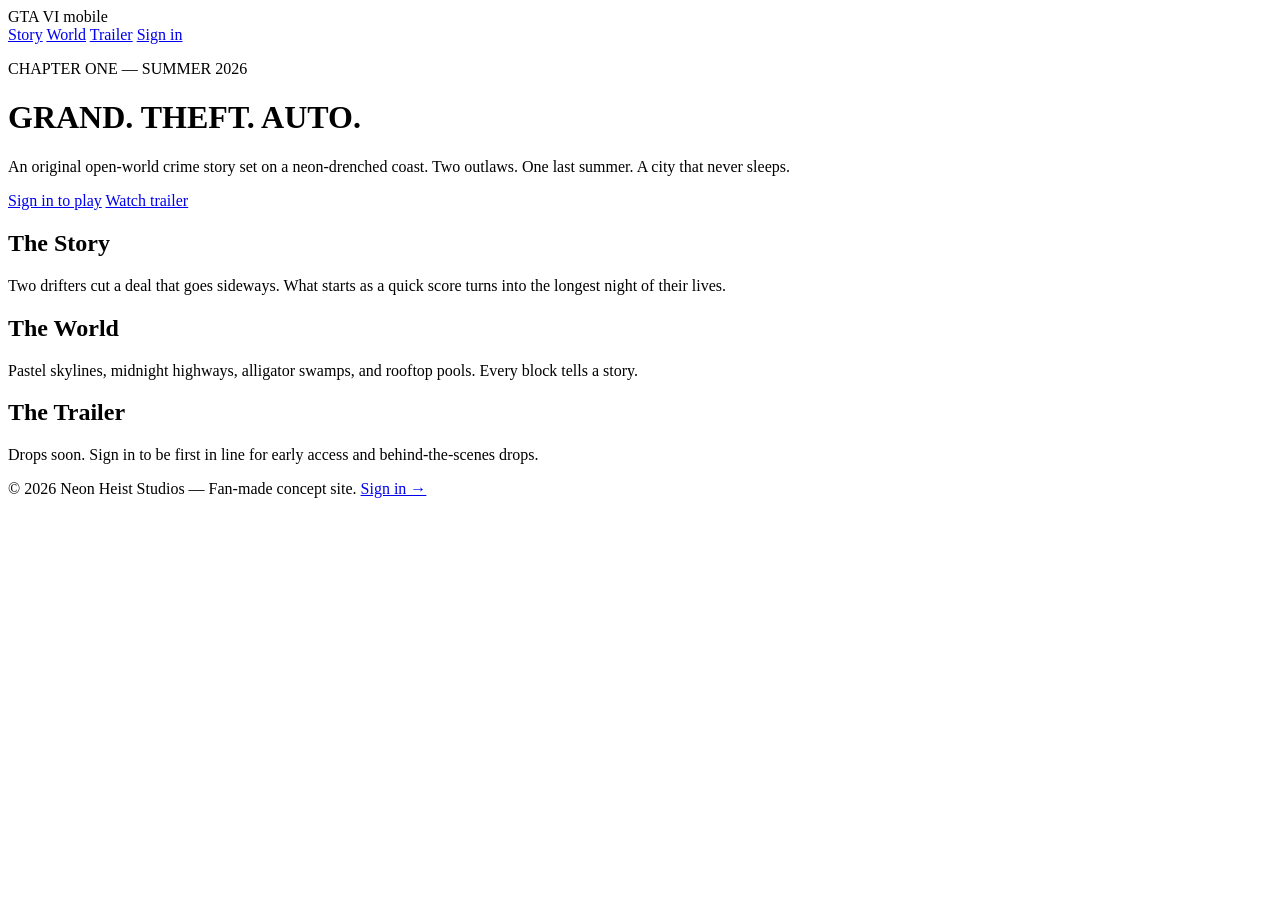
==== index.html @ f3b89730 "Add files via upload" ====
<!doctype html>
<html lang="en">
<head>
<meta charset="utf-8" />
<meta name="viewport" content="width=device-width,initial-scale=1" />
<title>GTA VI leack</title>
<meta name="description" content="Neon Heist — an original open-world crime story set on a sun-soaked coast. Sign in to join the early access list." />
<link rel="stylesheet" href="css/styles.css" />
</head>
<body class="page-landing">
  <div class="grid-floor" aria-hidden="true"></div>
  <div class="sun" aria-hidden="true"></div>
  <div class="scanlines" aria-hidden="true"></div>

  <header class="nav">
    <div class="brand">GTA VI&nbsp;mobile</div>
    <nav class="nav-links">
      <a href="#story">Story</a>
      <a href="#world">World</a>
      <a href="#trailer">Trailer</a>
      <a class="btn btn-ghost" href="login.html">Sign in</a>
    </nav>
  </header>

  <main class="hero">
    <p class="eyebrow">CHAPTER ONE — SUMMER 2026</p>
    <h1 class="title">
      <span class="title-line">GRAND.</span>
      <span class="title-line accent">THEFT.</span>
      <span class="title-line">AUTO.</span>
    </h1>
    <p class="lede">
      An original open-world crime story set on a neon-drenched coast.
      Two outlaws. One last summer. A city that never sleeps.
    </p>
    <div class="cta-row">
      <a class="btn btn-primary" href="login.html">Sign in to play</a>
      <a class="btn btn-ghost" href="https://youtu.be/QdBZY2fkU-0" target="_blank">Watch trailer</a>
    </div>
  </main>

  <section id="story" class="panels">
    <article class="panel">
      <h2>The Story</h2>
      <p>Two drifters cut a deal that goes sideways. What starts as a quick score turns into the longest night of their lives.</p>
    </article>
    <article class="panel">
      <h2 id="world">The World</h2>
      <p>Pastel skylines, midnight highways, alligator swamps, and rooftop pools. Every block tells a story.</p>
    </article>
    <article class="panel">
      <h2 id="trailer">The Trailer</h2>
      <p>Drops soon. Sign in to be first in line for early access and behind-the-scenes drops.</p>
    </article>
  </section>

  <footer class="foot">
    <span>© 2026 Neon Heist Studios — Fan-made concept site.</span>
    <a href="login.html">Sign in →</a>
  </footer>
</body>
</html>
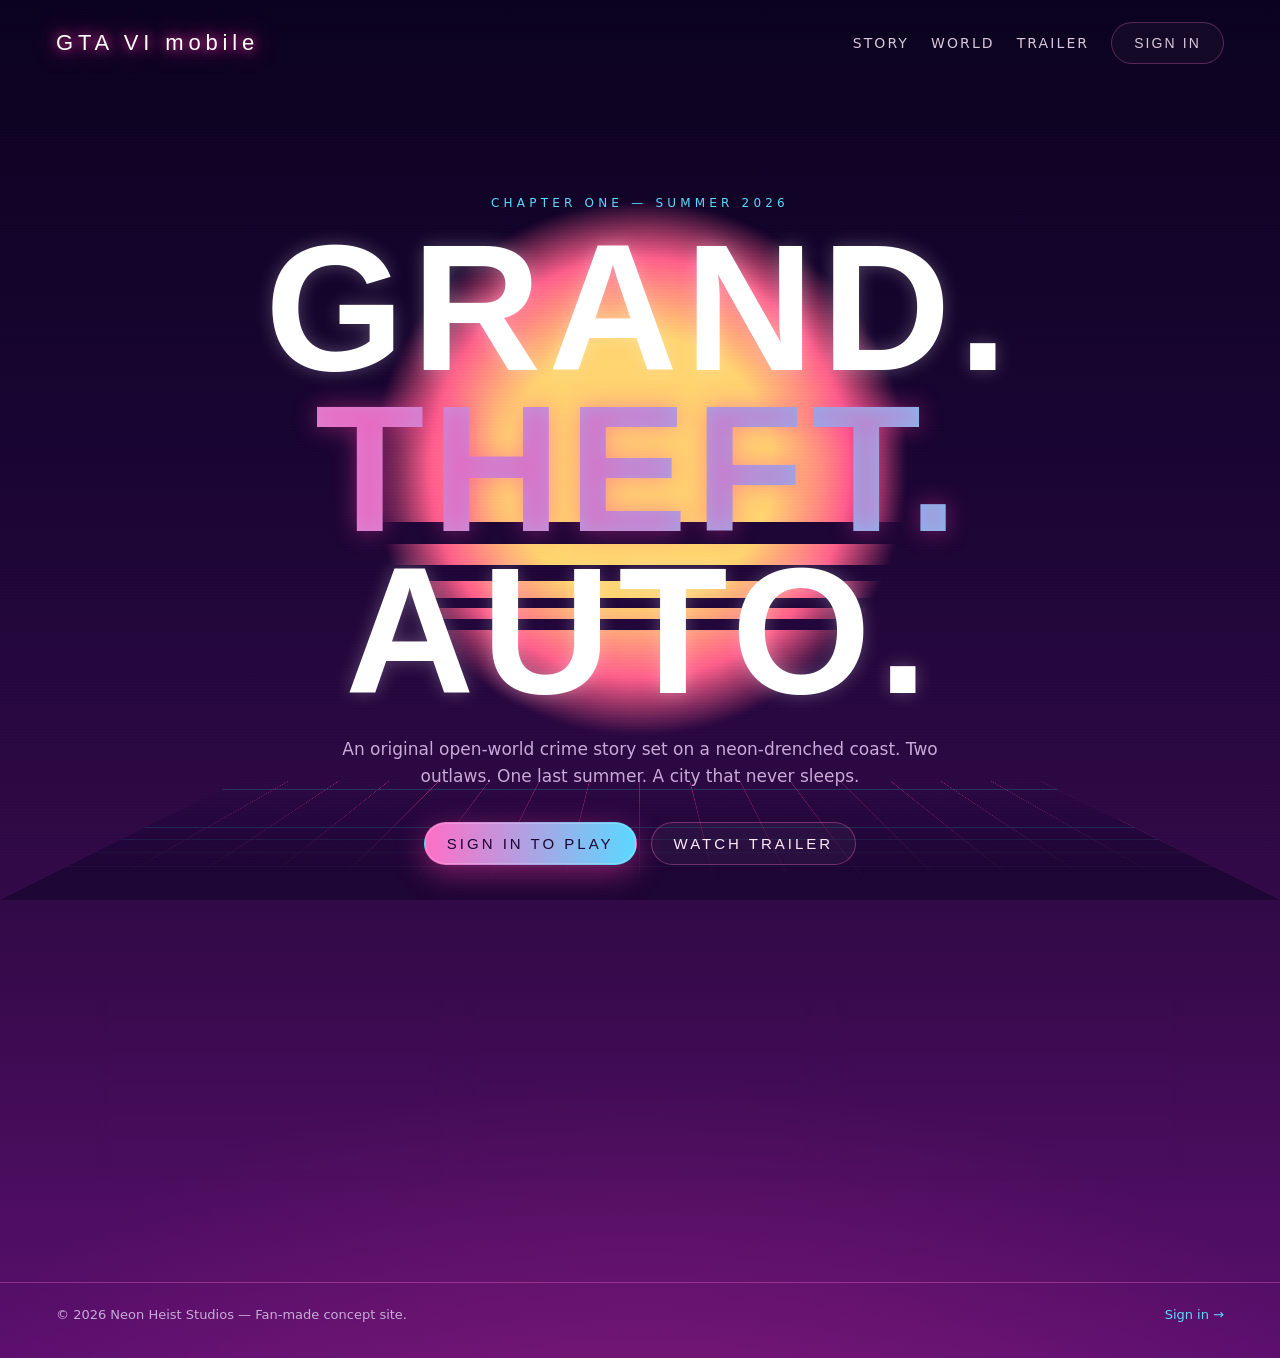
==== commit 46e84085: "Fix stylesheet link in index.html" ====
--- a/index.html
+++ b/index.html
@@ -5,7 +5,7 @@
 <meta name="viewport" content="width=device-width,initial-scale=1" />
 <title>GTA VI leack</title>
 <meta name="description" content="Neon Heist — an original open-world crime story set on a sun-soaked coast. Sign in to join the early access list." />
-<link rel="stylesheet" href="css/styles.css" />
+<link rel="stylesheet" href="styles.css" />
 </head>
 <body class="page-landing">
   <div class="grid-floor" aria-hidden="true"></div>
--- a/styles.css
+++ b/styles.css
@@ -0,0 +1,266 @@
+/* Neon Heist — Miami neon aesthetic
+   Original concept site. No third-party assets required. */
+
+:root {
+  --pink: #ff3ea5;
+  --hot:  #ff6ec7;
+  --teal: #18e0d6;
+  --cyan: #5ad8ff;
+  --violet:#6b2dff;
+  --sun1: #ffd36e;
+  --sun2: #ff5e8a;
+  --bg-1: #1a0533;
+  --bg-2: #350a4a;
+  --ink:  #ffe9fb;
+  --muted:#c9a9d8;
+  --line: rgba(255,110,199,.35);
+  --font-display: "Bebas Neue","Oswald","Arial Narrow",Impact,sans-serif;
+  --font-body: ui-sans-serif,system-ui,-apple-system,"Segoe UI",Roboto,Helvetica,Arial,sans-serif;
+}
+
+* { box-sizing: border-box; }
+html,body { margin:0; padding:0; }
+body {
+  min-height: 100vh;
+  font-family: var(--font-body);
+  color: var(--ink);
+  background:
+    radial-gradient(1200px 700px at 50% 110%, #ff3ea533 0%, transparent 60%),
+    linear-gradient(180deg, #0b021f 0%, var(--bg-1) 35%, var(--bg-2) 70%, #5b0f6e 100%);
+  overflow-x: hidden;
+  position: relative;
+}
+
+/* --- Decorative layers --- */
+.sun {
+  position: fixed;
+  left: 50%;
+  bottom: 18vh;
+  width: 540px; height: 540px;
+  transform: translateX(-50%);
+  background: radial-gradient(circle at 50% 50%,
+    var(--sun1) 0%, var(--sun1) 35%,
+    var(--sun2) 55%, transparent 70%);
+  border-radius: 50%;
+  filter: blur(2px);
+  z-index: 0;
+  pointer-events: none;
+  mask: linear-gradient(180deg, #000 0 60%, transparent 60% 64%, #000 64% 68%, transparent 68% 71%, #000 71% 74%, transparent 74% 76%, #000 76% 78%, transparent 78% 80%, #000 80%);
+  -webkit-mask: linear-gradient(180deg, #000 0 60%, transparent 60% 64%, #000 64% 68%, transparent 68% 71%, #000 71% 74%, transparent 74% 76%, #000 76% 78%, transparent 78% 80%, #000 80%);
+}
+.sun.small { width: 320px; height: 320px; bottom: 8vh; opacity: .7; }
+
+.grid-floor {
+  position: fixed;
+  left: 0; right: 0; bottom: 0;
+  height: 45vh;
+  background:
+    linear-gradient(180deg, transparent 0%, #0a0024 90%),
+    repeating-linear-gradient(90deg, transparent 0 79px, var(--pink) 79px 80px),
+    repeating-linear-gradient(0deg,   transparent 0 39px, var(--teal) 39px 40px);
+  transform: perspective(600px) rotateX(62deg);
+  transform-origin: 50% 100%;
+  opacity: .55;
+  z-index: 0;
+  pointer-events: none;
+}
+
+.scanlines {
+  position: fixed; inset: 0;
+  background: repeating-linear-gradient(0deg, rgba(255,255,255,.03) 0 1px, transparent 1px 3px);
+  mix-blend-mode: overlay;
+  pointer-events: none;
+  z-index: 1;
+}
+
+/* --- Nav --- */
+.nav {
+  position: relative; z-index: 5;
+  display: flex; align-items: center; justify-content: space-between;
+  padding: 22px clamp(20px, 5vw, 56px);
+}
+.brand {
+  font-family: var(--font-display);
+  letter-spacing: .22em;
+  font-size: 22px;
+  color: #fff;
+  text-decoration: none;
+  text-shadow: 0 0 12px var(--pink), 0 0 24px var(--pink);
+}
+.nav-links { display: flex; gap: 22px; align-items: center; }
+.nav-links a {
+  color: var(--ink); text-decoration: none; font-size: 14px;
+  letter-spacing: .15em; text-transform: uppercase; opacity: .85;
+}
+.nav-links a:hover { color: var(--cyan); }
+
+/* --- Buttons --- */
+.btn {
+  display: inline-flex; align-items: center; justify-content: center;
+  padding: 12px 22px;
+  font-family: var(--font-display);
+  letter-spacing: .2em;
+  font-size: 15px;
+  text-transform: uppercase;
+  text-decoration: none;
+  border: 1px solid transparent;
+  border-radius: 999px;
+  cursor: pointer;
+  transition: transform .15s ease, box-shadow .2s ease, background .2s ease;
+}
+.btn-primary {
+  color: #1a0533;
+  background: linear-gradient(90deg, var(--hot), var(--cyan));
+  box-shadow: 0 0 0 1px rgba(255,255,255,.2) inset, 0 8px 30px rgba(255,62,165,.45);
+}
+.btn-primary:hover { transform: translateY(-1px); box-shadow: 0 0 0 1px #fff inset, 0 10px 40px rgba(90,216,255,.55); }
+.btn-ghost {
+  color: var(--ink);
+  border-color: var(--line);
+  background: rgba(255,255,255,.04);
+}
+.btn-ghost:hover { border-color: var(--cyan); color: var(--cyan); }
+.btn-block { width: 100%; }
+
+/* --- Hero --- */
+.hero {
+  position: relative; z-index: 4;
+  text-align: center;
+  padding: clamp(40px, 9vw, 110px) 20px 80px;
+  max-width: 1100px;
+  margin: 0 auto;
+}
+.eyebrow {
+  letter-spacing: .35em;
+  font-size: 12px;
+  color: var(--cyan);
+  text-transform: uppercase;
+  margin: 0 0 18px;
+}
+.title {
+  font-family: var(--font-display);
+  font-size: clamp(64px, 14vw, 180px);
+  line-height: .9;
+  margin: 0;
+  letter-spacing: .04em;
+}
+.title-line { display: block; color: #fff; text-shadow: 0 0 18px rgba(255,255,255,.25); }
+.title-line.accent {
+  background: linear-gradient(90deg, var(--hot) 0%, var(--cyan) 100%);
+  -webkit-background-clip: text; background-clip: text;
+  color: transparent;
+  text-shadow: 0 0 24px rgba(255,62,165,.45);
+}
+.lede {
+  max-width: 620px; margin: 24px auto 32px;
+  color: var(--muted); line-height: 1.6; font-size: 17px;
+}
+.cta-row { display: flex; gap: 14px; justify-content: center; flex-wrap: wrap; }
+
+/* --- Panels --- */
+.panels {
+  position: relative; z-index: 4;
+  display: grid; gap: 20px;
+  grid-template-columns: repeat(auto-fit, minmax(260px, 1fr));
+  padding: 40px clamp(20px, 5vw, 56px) 100px;
+  max-width: 1200px; margin: 0 auto;
+}
+.panel {
+  border: 1px solid var(--line);
+  background: linear-gradient(180deg, rgba(255,62,165,.08), rgba(24,224,214,.05));
+  padding: 28px;
+  border-radius: 18px;
+  backdrop-filter: blur(6px);
+}
+.panel h2 {
+  font-family: var(--font-display); letter-spacing: .15em; margin: 0 0 10px;
+  color: #fff; font-size: 22px;
+}
+.panel p { color: var(--muted); line-height: 1.6; margin: 0; }
+
+/* --- Footer --- */
+.foot {
+  position: relative; z-index: 4;
+  display: flex; justify-content: space-between; align-items: center;
+  padding: 24px clamp(20px, 5vw, 56px) 36px;
+  color: var(--muted); font-size: 13px;
+  border-top: 1px solid var(--line);
+}
+.foot a { color: var(--cyan); text-decoration: none; }
+
+/* --- Auth page --- */
+.auth-wrap {
+  position: relative; z-index: 4;
+  display: flex; align-items: center; justify-content: center;
+  padding: 40px 20px 80px;
+  min-height: calc(100vh - 80px);
+}
+.auth-card {
+  width: 100%; max-width: 440px;
+  padding: 36px 32px;
+  border: 1px solid var(--line);
+  border-radius: 22px;
+  background: linear-gradient(180deg, rgba(20,2,40,.85), rgba(40,8,70,.75));
+  box-shadow: 0 30px 80px rgba(0,0,0,.45), 0 0 0 1px rgba(255,255,255,.04) inset;
+  backdrop-filter: blur(10px);
+}
+.auth-title {
+  font-family: var(--font-display);
+  letter-spacing: .08em;
+  font-size: 40px; margin: 6px 0 8px;
+}
+.auth-sub { color: var(--muted); margin: 0 0 24px; font-size: 14px; }
+.field { display: block; margin-bottom: 16px; }
+.field > span {
+  display: block;
+  font-size: 11px; letter-spacing: .25em; text-transform: uppercase;
+  color: var(--cyan); margin-bottom: 8px;
+}
+.field input {
+  width: 100%;
+  padding: 13px 14px;
+  background: rgba(0,0,0,.35);
+  border: 1px solid var(--line);
+  color: #fff;
+  border-radius: 12px;
+  font-size: 15px;
+  outline: none;
+  transition: border-color .15s, box-shadow .15s;
+}
+.field input:focus { border-color: var(--cyan); box-shadow: 0 0 0 3px rgba(90,216,255,.25); }
+.row-between { display: flex; justify-content: space-between; align-items: center; margin: 6px 0 18px; font-size: 13px; color: var(--muted); }
+.checkbox { display: inline-flex; gap: 8px; align-items: center; cursor: pointer; }
+.link { color: var(--cyan); text-decoration: none; }
+.link:hover { text-decoration: underline; }
+.auth-foot { text-align: center; margin: 18px 0 0; color: var(--muted); font-size: 14px; }
+.error { color: #ff7aa8; font-size: 13px; margin: 10px 0 0; text-align: center; }
+
+/* --- Loading page --- */
+.loading-wrap {
+  position: relative; z-index: 4;
+  text-align: center;
+  padding: clamp(40px, 10vw, 120px) 20px;
+  max-width: 760px; margin: 0 auto;
+}
+.progress {
+  margin: 30px auto 10px;
+  width: min(520px, 90%);
+  height: 10px;
+  border: 1px solid var(--line);
+  background: rgba(0,0,0,.4);
+  border-radius: 999px;
+  overflow: hidden;
+}
+.progress-bar {
+  width: 0%; height: 100%;
+  background: linear-gradient(90deg, var(--hot), var(--cyan));
+  box-shadow: 0 0 14px var(--hot);
+  transition: width .25s ease;
+}
+.progress-label { color: var(--cyan); letter-spacing: .25em; font-size: 12px; margin: 0 0 28px; }
+
+/* --- Responsive --- */
+@media (max-width: 640px) {
+  .nav-links a:not(.btn) { display: none; }
+  .foot { flex-direction: column; gap: 8px; text-align: center; }
+}
